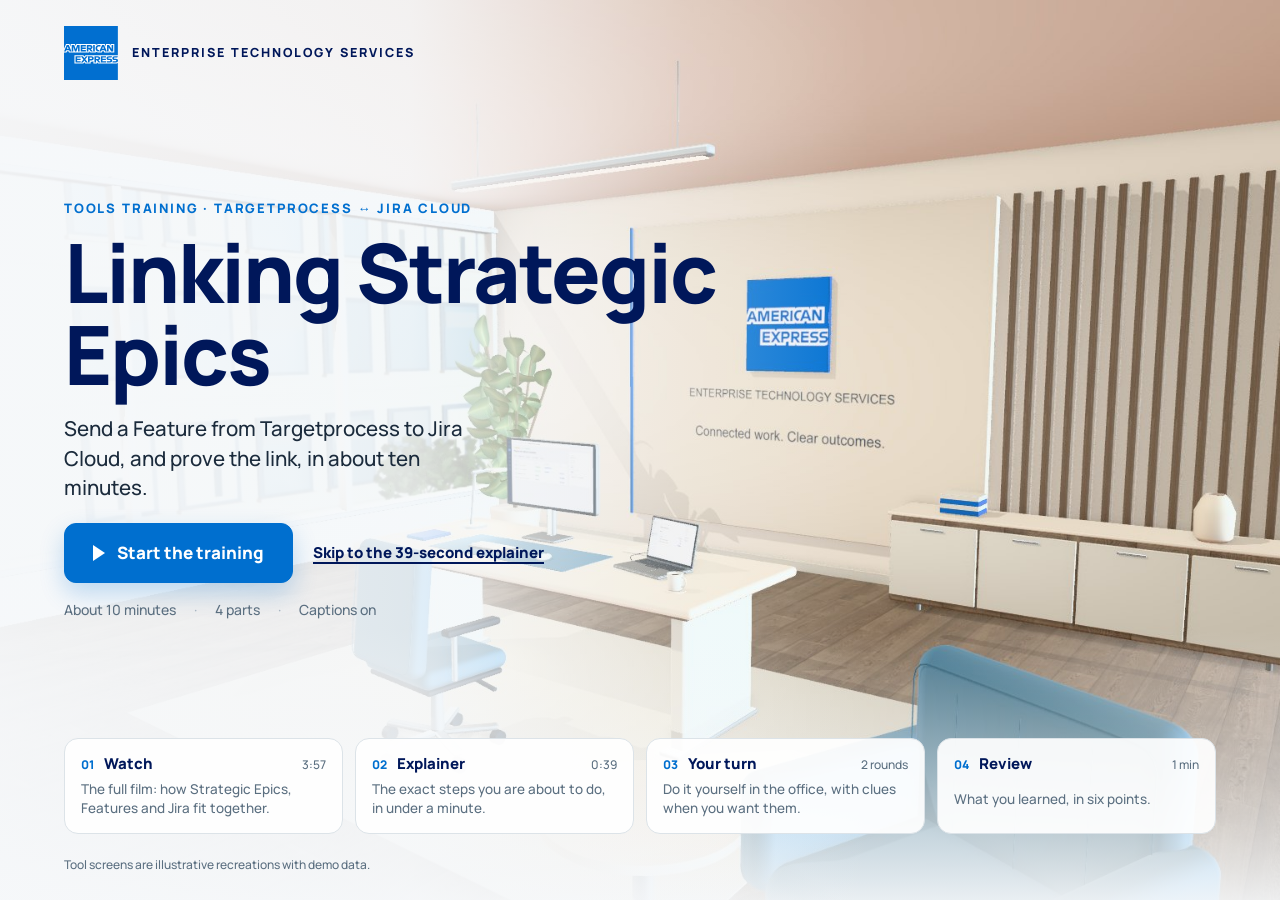
==== assets/alternatives/amex-enterprise/activity/index.html @ 35ebd2fa "Your turn activity preview Co-Authored-By: Claude Opus 5.5 <noreply@anthropic.com>" ====
<!DOCTYPE html>
<html lang="en">
<head>
<meta charset="utf-8">
<meta name="viewport" content="width=device-width, initial-scale=1">
<meta name="robots" content="noindex, nofollow">
<link rel="icon" href="data:,">
<title>Your turn: push a Feature to Jira · Amex ETS tools training</title>
<!-- The "Your turn" activity. Words: steps.js · look: activity.css · behaviour: activity.js -->
<!-- the look lives in activity.css; loaded this way so it works on any local server -->
<script>fetch('activity.css').then(r => r.text()).then(css => { const s = document.createElement('style'); s.textContent = css; document.head.append(s); });</script>
<script type="importmap">{"imports":{"three":"../../../../node_modules/three/build/three.module.js","three/addons/":"../../../../node_modules/three/examples/jsm/"}}</script>
</head>
<body>
<div id="view" aria-hidden="true"></div>

<header class="brand">
  <small>American Express · Enterprise Technology Services</small>
  <strong id="title">Your turn</strong>
</header>
<div id="status" class="status" role="status"><span id="status-text">Loading the office…</span>
  <span id="status-actions" class="row" hidden><button id="retry" class="primary">Try again</button><button id="back-to-start">Back to the start</button></span>
</div>

<!-- the half-screen panel: questions, feedback, clues -->
<aside id="panel" class="panel" aria-label="Activity">
  <div class="panel-top">
    <span id="step-label" class="step-label">Your turn</span>
    <div id="progress" class="progress" aria-hidden="true"></div>
    <button id="sheet-toggle" class="sheet-toggle" aria-expanded="true" aria-controls="panel">Show the screen</button>
  </div>

  <section id="intro" class="intro">
    <h1>Push a Feature to Jira</h1>
    <p id="intro-text"></p>
    <ul class="how">
      <li><b>Choose</b> an answer and watch it happen on the screens.</li>
      <li><b>Clue</b> gives a hint; press it again to see where to look.</li>
      <li><b>Walk me through</b> does it for you, step by step.</li>
      <li><b>Drag</b> to look around. Use Monitor and Laptop to switch screens.</li>
    </ul>
    <button id="begin" class="primary">Start</button>
  </section>

  <section class="step-body" hidden>
    <p id="round-banner" class="round-banner" hidden></p>
    <h2 id="question" class="question" tabindex="-1"></h2>
    <div id="choices" class="choices" role="group" aria-label="Answers"></div>
    <p id="clue-text" class="clue-text" hidden></p>
    <div id="feedback" class="feedback" hidden>
      <h3 id="feedback-title"></h3>
      <p id="feedback-text"></p>
      <div class="row">
        <button id="try-again" class="primary">Try again</button>
        <button id="continue" class="primary">Continue</button>
      </div>
    </div>
  </section>

  <section id="finish" class="finish" hidden>
    <h2 id="finish-title">Nicely done</h2>
    <p id="finish-text"></p>
    <p id="score" class="score"></p>
    <div class="row">
      <button id="restart" class="primary">Try it again</button>
      <button id="rewatch">Watch the walkthrough</button>
    </div>
  </section>

  <!-- the review: what has been learned -->
  <section id="review" class="review" hidden>
    <h2 id="review-title">What you learned</h2>
    <ol id="review-points" class="review-points"></ol>
    <div class="row">
      <button id="review-film">Watch the full film again</button>
      <button id="review-explainer">Replay the explainer</button>
      <button id="review-again" class="primary">Try the activity again</button>
    </div>
  </section>

  <div class="panel-tools step-body" hidden>
    <button id="clue" title="Clue (C)">Clue</button>
    <button id="walk">Walk me through</button>
  </div>
</aside>

<!-- what is happening while an answer plays out -->
<p id="watching" class="watching" hidden></p>

<!-- camera -->
<nav class="views" aria-label="Views">
  <button id="go-monitor" aria-pressed="true">Monitor</button>
  <button id="go-laptop" aria-pressed="false">Laptop</button>
  <button id="go-room">Room</button>
  <span class="drag-hint">Drag to look around</span>
</nav>

<!-- THE JOURNEY: film (landing) → explainer → your turn → review. The office loads behind it. -->
<section id="journey" class="journey" aria-label="Training">
  <ol id="stages" class="stages"></ol>
  <!-- the cover: a website-style hero (words in steps.js › JOURNEY.landing) -->
  <div id="landing" class="landing">
    <img id="hero-image" class="hero-image" alt="">
    <header class="hero-nav">
      <img src="../../../logos/amex-bluebox-official.svg" alt="American Express" class="hero-logo">
      <span id="hero-brand" class="hero-brand"></span>
    </header>
    <div class="hero-copy">
      <p id="landing-eyebrow" class="eyebrow"></p>
      <h1 id="landing-title"></h1>
      <p id="landing-text" class="lede"></p>
      <div class="row hero-actions">
        <button id="start-film" class="primary hero-cta"><span class="play" aria-hidden="true"></span>Start the training</button>
        <button id="skip-to-explainer" class="hero-secondary">Skip to the 39-second explainer</button>
      </div>
      <ul id="hero-meta" class="hero-meta" aria-label="About this training"></ul>
    </div>
    <ol id="hero-parts" class="hero-parts" aria-label="The four parts"></ol>
    <p id="hero-footnote" class="hero-footnote"></p>
  </div>
  <div id="player" class="player" hidden>
    <p id="player-note" class="player-note"></p>
    <video id="journey-video" controls playsinline crossorigin="anonymous"></video>
    <div class="row player-row">
      <button id="journey-skip"></button>
    </div>
  </div>
</section>

<div id="announce" class="sr-only" aria-live="polite"></div>
<script type="module" src="activity.js"></script>
</body>
</html>
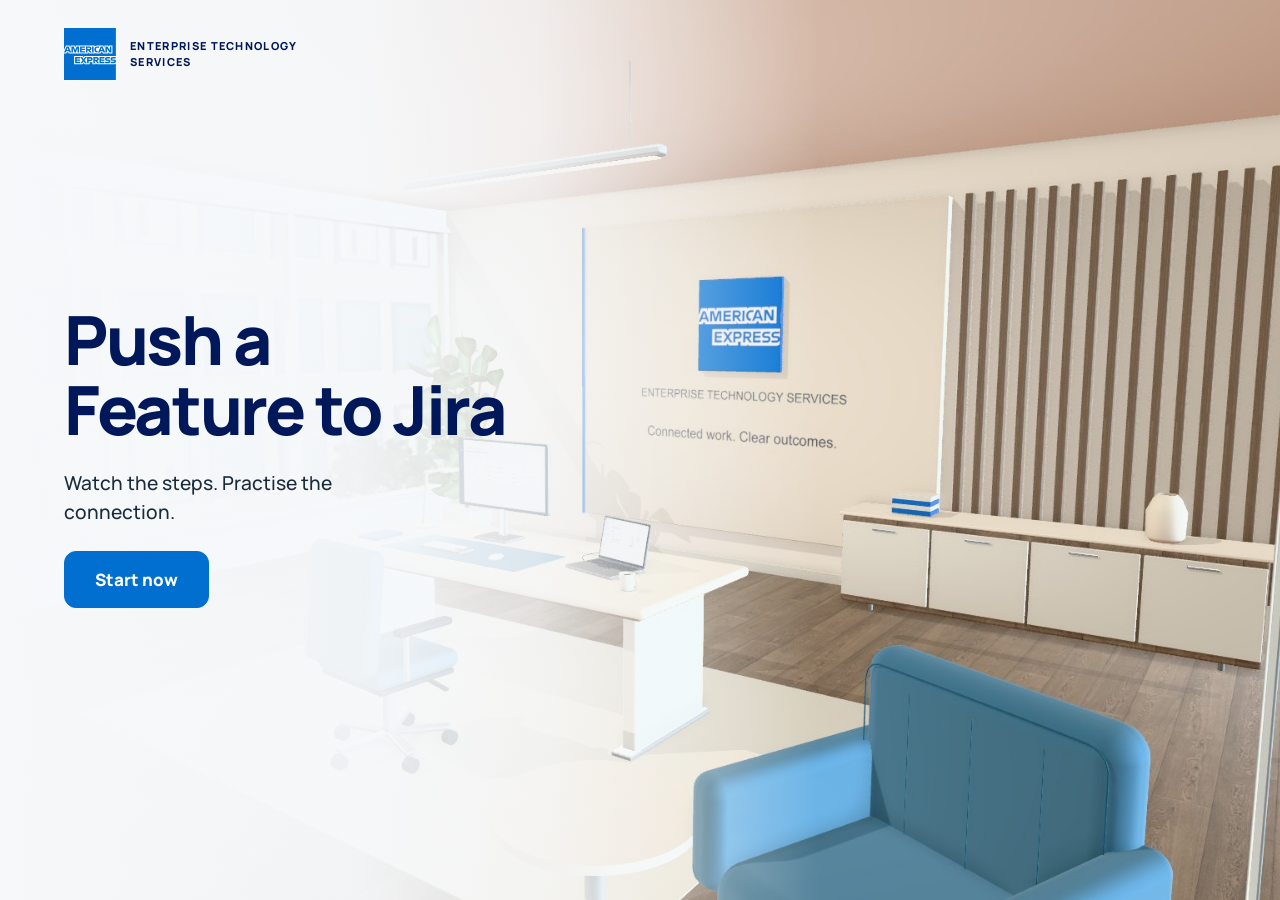
==== commit 2369b5ba: "Streamlined learner flow with integrated office and recovery" ====
--- a/assets/alternatives/amex-enterprise/activity/index.html
+++ b/assets/alternatives/amex-enterprise/activity/index.html
@@ -1,133 +1,166 @@
-<!DOCTYPE html>
-<html lang="en">
-<head>
-<meta charset="utf-8">
-<meta name="viewport" content="width=device-width, initial-scale=1">
-<meta name="robots" content="noindex, nofollow">
-<link rel="icon" href="data:,">
-<title>Your turn: push a Feature to Jira · Amex ETS tools training</title>
-<!-- The "Your turn" activity. Words: steps.js · look: activity.css · behaviour: activity.js -->
-<!-- the look lives in activity.css; loaded this way so it works on any local server -->
-<script>fetch('activity.css').then(r => r.text()).then(css => { const s = document.createElement('style'); s.textContent = css; document.head.append(s); });</script>
-<script type="importmap">{"imports":{"three":"../../../../node_modules/three/build/three.module.js","three/addons/":"../../../../node_modules/three/examples/jsm/"}}</script>
-</head>
-<body>
-<div id="view" aria-hidden="true"></div>
-
-<header class="brand">
-  <small>American Express · Enterprise Technology Services</small>
-  <strong id="title">Your turn</strong>
-</header>
-<div id="status" class="status" role="status"><span id="status-text">Loading the office…</span>
-  <span id="status-actions" class="row" hidden><button id="retry" class="primary">Try again</button><button id="back-to-start">Back to the start</button></span>
-</div>
-
-<!-- the half-screen panel: questions, feedback, clues -->
-<aside id="panel" class="panel" aria-label="Activity">
-  <div class="panel-top">
-    <span id="step-label" class="step-label">Your turn</span>
-    <div id="progress" class="progress" aria-hidden="true"></div>
-    <button id="sheet-toggle" class="sheet-toggle" aria-expanded="true" aria-controls="panel">Show the screen</button>
-  </div>
-
-  <section id="intro" class="intro">
-    <h1>Push a Feature to Jira</h1>
-    <p id="intro-text"></p>
-    <ul class="how">
-      <li><b>Choose</b> an answer and watch it happen on the screens.</li>
-      <li><b>Clue</b> gives a hint; press it again to see where to look.</li>
-      <li><b>Walk me through</b> does it for you, step by step.</li>
-      <li><b>Drag</b> to look around. Use Monitor and Laptop to switch screens.</li>
-    </ul>
-    <button id="begin" class="primary">Start</button>
-  </section>
-
-  <section class="step-body" hidden>
-    <p id="round-banner" class="round-banner" hidden></p>
-    <h2 id="question" class="question" tabindex="-1"></h2>
-    <div id="choices" class="choices" role="group" aria-label="Answers"></div>
-    <p id="clue-text" class="clue-text" hidden></p>
-    <div id="feedback" class="feedback" hidden>
-      <h3 id="feedback-title"></h3>
-      <p id="feedback-text"></p>
-      <div class="row">
-        <button id="try-again" class="primary">Try again</button>
-        <button id="continue" class="primary">Continue</button>
-      </div>
-    </div>
-  </section>
-
-  <section id="finish" class="finish" hidden>
-    <h2 id="finish-title">Nicely done</h2>
-    <p id="finish-text"></p>
-    <p id="score" class="score"></p>
-    <div class="row">
-      <button id="restart" class="primary">Try it again</button>
-      <button id="rewatch">Watch the walkthrough</button>
-    </div>
-  </section>
-
-  <!-- the review: what has been learned -->
-  <section id="review" class="review" hidden>
-    <h2 id="review-title">What you learned</h2>
-    <ol id="review-points" class="review-points"></ol>
-    <div class="row">
-      <button id="review-film">Watch the full film again</button>
-      <button id="review-explainer">Replay the explainer</button>
-      <button id="review-again" class="primary">Try the activity again</button>
-    </div>
-  </section>
-
-  <div class="panel-tools step-body" hidden>
-    <button id="clue" title="Clue (C)">Clue</button>
-    <button id="walk">Walk me through</button>
-  </div>
-</aside>
-
-<!-- what is happening while an answer plays out -->
-<p id="watching" class="watching" hidden></p>
-
-<!-- camera -->
-<nav class="views" aria-label="Views">
-  <button id="go-monitor" aria-pressed="true">Monitor</button>
-  <button id="go-laptop" aria-pressed="false">Laptop</button>
-  <button id="go-room">Room</button>
-  <span class="drag-hint">Drag to look around</span>
-</nav>
-
-<!-- THE JOURNEY: film (landing) → explainer → your turn → review. The office loads behind it. -->
-<section id="journey" class="journey" aria-label="Training">
-  <ol id="stages" class="stages"></ol>
-  <!-- the cover: a website-style hero (words in steps.js › JOURNEY.landing) -->
-  <div id="landing" class="landing">
-    <img id="hero-image" class="hero-image" alt="">
-    <header class="hero-nav">
-      <img src="../../../logos/amex-bluebox-official.svg" alt="American Express" class="hero-logo">
-      <span id="hero-brand" class="hero-brand"></span>
-    </header>
-    <div class="hero-copy">
-      <p id="landing-eyebrow" class="eyebrow"></p>
-      <h1 id="landing-title"></h1>
-      <p id="landing-text" class="lede"></p>
-      <div class="row hero-actions">
-        <button id="start-film" class="primary hero-cta"><span class="play" aria-hidden="true"></span>Start the training</button>
-        <button id="skip-to-explainer" class="hero-secondary">Skip to the 39-second explainer</button>
-      </div>
-      <ul id="hero-meta" class="hero-meta" aria-label="About this training"></ul>
-    </div>
-    <ol id="hero-parts" class="hero-parts" aria-label="The four parts"></ol>
-    <p id="hero-footnote" class="hero-footnote"></p>
-  </div>
-  <div id="player" class="player" hidden>
-    <p id="player-note" class="player-note"></p>
-    <video id="journey-video" controls playsinline crossorigin="anonymous"></video>
-    <div class="row player-row">
-      <button id="journey-skip"></button>
-    </div>
-  </div>
-</section>
-
-<div id="announce" class="sr-only" aria-live="polite"></div>
-<script type="module" src="activity.js"></script>
-</body>
-</html>
+<!DOCTYPE html>
+<html lang="en">
+<head>
+<meta charset="utf-8">
+<meta name="viewport" content="width=device-width, initial-scale=1, viewport-fit=cover">
+<meta name="robots" content="noindex, nofollow">
+<link rel="icon" href="data:,">
+<title>Your turn: push a Feature to Jira · Amex ETS tools training</title>
+<!-- The "Your turn" activity. Words: steps.js · look: activity.css · behaviour: activity.js -->
+<!-- the look lives in activity.css; loaded this way so it works on any local server -->
+<script>fetch('activity.css').then(r => r.text()).then(css => { const s = document.createElement('style'); s.textContent = css; document.head.append(s); });</script>
+<script type="importmap">{"imports":{"three":"../../../../node_modules/three/build/three.module.js","three/addons/":"../../../../node_modules/three/examples/jsm/"}}</script>
+</head>
+<body>
+<div id="view" aria-hidden="true"></div>
+
+<header class="brand">
+  <small>American Express · Enterprise Technology Services</small>
+  <strong id="title">Your turn</strong>
+</header>
+<div id="status" class="status" role="status"><span id="status-text">Loading the office…</span>
+  <span id="status-actions" class="row" hidden><button id="retry" class="primary">Try again</button><button id="back-to-start">Back to the start</button></span>
+</div>
+
+<!-- the half-screen panel: questions, feedback, clues -->
+<aside id="panel" class="panel" aria-label="Activity">
+  <div class="panel-top">
+    <span id="step-label" class="step-label">Your turn</span>
+    <div id="progress" class="progress" aria-hidden="true"></div>
+    <button id="sheet-toggle" class="sheet-toggle" aria-expanded="true" aria-controls="panel">Show the screen</button>
+  </div>
+
+  <section id="intro" class="intro">
+    <h1>Push a Feature to Jira</h1>
+    <p id="intro-text"></p>
+    <ul class="how">
+      <li><b>Choose</b> an answer and watch it happen on the screens.</li>
+      <li><b>Clue</b> gives a hint; press it again to see where to look.</li>
+      <li><b>Walk me through</b> does it for you, step by step.</li>
+      <li><b>Drag</b> to look around. Use Monitor and Laptop to switch screens.</li>
+    </ul>
+    <button id="begin" class="primary">Start</button>
+  </section>
+
+  <section class="step-body" hidden>
+    <p id="round-banner" class="round-banner" hidden></p>
+    <h2 id="question" class="question" tabindex="-1"></h2>
+    <div id="choices" class="choices" role="group" aria-label="Answers"></div>
+    <p id="clue-text" class="clue-text" hidden></p>
+    <div id="feedback" class="feedback" hidden>
+      <h3 id="feedback-title"></h3>
+      <p id="feedback-text"></p>
+      <div class="row">
+        <button id="try-again" class="primary">Try again</button>
+        <button id="continue" class="primary">Continue</button>
+      </div>
+    </div>
+  </section>
+
+  <section id="finish" class="finish" hidden>
+    <h2 id="finish-title">Nicely done</h2>
+    <p id="finish-text"></p>
+    <p id="score" class="score"></p>
+    <div class="row">
+      <button id="restart" class="primary">Try it again</button>
+      <button id="rewatch">Watch the walkthrough</button>
+    </div>
+  </section>
+
+  <!-- the review: what has been learned -->
+  <section id="review" class="review" hidden>
+    <h2 id="review-title" tabindex="-1">What you learned</h2>
+    <p id="review-note" hidden></p>
+    <ol id="review-points" class="review-points"></ol>
+    <details class="resource-list"><summary>Resources</summary>
+      <div class="resource-actions">
+        <button id="review-film">Full walkthrough · 3:57</button>
+        <small>Draft resource — further revision needed</small>
+        <button id="review-explainer">Focused explainer · 0:39</button>
+        <a href="notices/ASSET-NOTICES.txt" target="_blank" rel="noopener">Asset credits</a>
+      </div>
+    </details>
+    <div class="row">
+      <button id="complete-training" class="primary">Finish training</button>
+      <button id="review-again">Try the activity again</button>
+    </div>
+  </section>
+
+  <div class="panel-tools step-body" hidden>
+    <button id="clue" title="Clue (C)">Clue</button>
+    <button id="walk">Walk me through</button>
+    <button id="practice-options">Options</button>
+  </div>
+</aside>
+
+<!-- what is happening while an answer plays out -->
+<p id="watching" class="watching" hidden></p>
+
+<!-- camera -->
+<nav class="views" aria-label="Views">
+  <button id="go-monitor" aria-pressed="true">Monitor</button>
+  <button id="go-laptop" aria-pressed="false">Laptop</button>
+  <button id="go-room">Room</button>
+  <button id="inspect-screen">Inspect</button>
+  <span class="drag-hint">Drag to look around</span>
+</nav>
+
+<!-- THE JOURNEY: film (landing) → explainer → your turn → review. The office loads behind it. -->
+<section id="journey" class="journey" aria-label="Training">
+  <ol id="stages" class="stages" aria-label="Training progress"></ol>
+  <!-- the cover: a website-style hero (words in steps.js › JOURNEY.landing) -->
+  <div id="landing" class="landing">
+    <img id="hero-image" class="hero-image" alt="">
+    <header class="hero-nav">
+      <img src="../../../logos/amex-bluebox-official.svg" alt="American Express" class="hero-logo">
+      <span id="hero-brand" class="hero-brand"></span>
+    </header>
+    <div class="hero-copy">
+      <h1 id="landing-title"></h1>
+      <p id="landing-text" class="lede"></p>
+      <div class="row hero-actions">
+        <button id="start-film" class="primary hero-cta">Start now</button>
+      </div>
+    </div>
+  </div>
+  <section id="practice-entry" class="practice-entry" hidden aria-labelledby="entry-title">
+    <p class="eyebrow">Your turn</p>
+    <h1 id="entry-title" tabindex="-1">Put the link into practice.</h1>
+    <p>Push a Feature to Jira, then try linking one that already exists.</p>
+    <button id="enter-practice" class="primary">Jump into practice</button>
+    <details class="learning-options"><summary>See how it works first</summary>
+      <div class="resource-actions">
+        <button id="entry-walkthrough">Walk me through</button>
+        <button id="entry-explainer">Watch the short explainer · 0:39</button>
+      </div>
+    </details>
+    <details class="entry-resources"><summary>Resources</summary>
+      <div class="resource-actions"><button id="entry-film">Full walkthrough · 3:57</button><small>Draft resource — further revision needed</small></div>
+    </details>
+  </section>
+  <section id="completion" class="completion" hidden aria-labelledby="completion-title">
+    <p class="eyebrow">Training complete</p>
+    <h1 id="completion-title" tabindex="-1">Thank you.</h1>
+    <p id="completion-text"></p>
+    <button id="back-to-conclusion">Back to conclusion &amp; resources</button>
+  </section>
+  <div id="player" class="player" hidden>
+    <p id="player-note" class="player-note"></p>
+    <video id="journey-video" controls playsinline preload="metadata" crossorigin="anonymous"></video>
+    <p id="video-error" role="alert" hidden>The video could not load. Check your connection, then retry or open it directly.</p>
+    <div id="video-recovery" class="row" hidden><button id="retry-video">Retry video</button><a id="video-direct" target="_blank" rel="noopener">Open video in a new tab</a></div>
+    <div class="row player-row">
+      <button id="journey-skip"></button>
+    </div>
+  </div>
+</section>
+
+<dialog id="screen-detail" class="screen-detail" aria-labelledby="detail-title">
+  <div class="detail-header"><h2 id="detail-title">Screen detail</h2><form method="dialog"><button>Close</button></form></div>
+  <p>Scroll to read the demonstration screen. Your practice stays in place.</p>
+  <div class="detail-scroll" tabindex="0" aria-label="Scrollable demonstration screen"><img id="detail-image" alt=""></div>
+</dialog>
+<div id="announce" class="sr-only" aria-live="polite"></div>
+<script type="module" src="activity.js"></script>
+</body>
+</html>
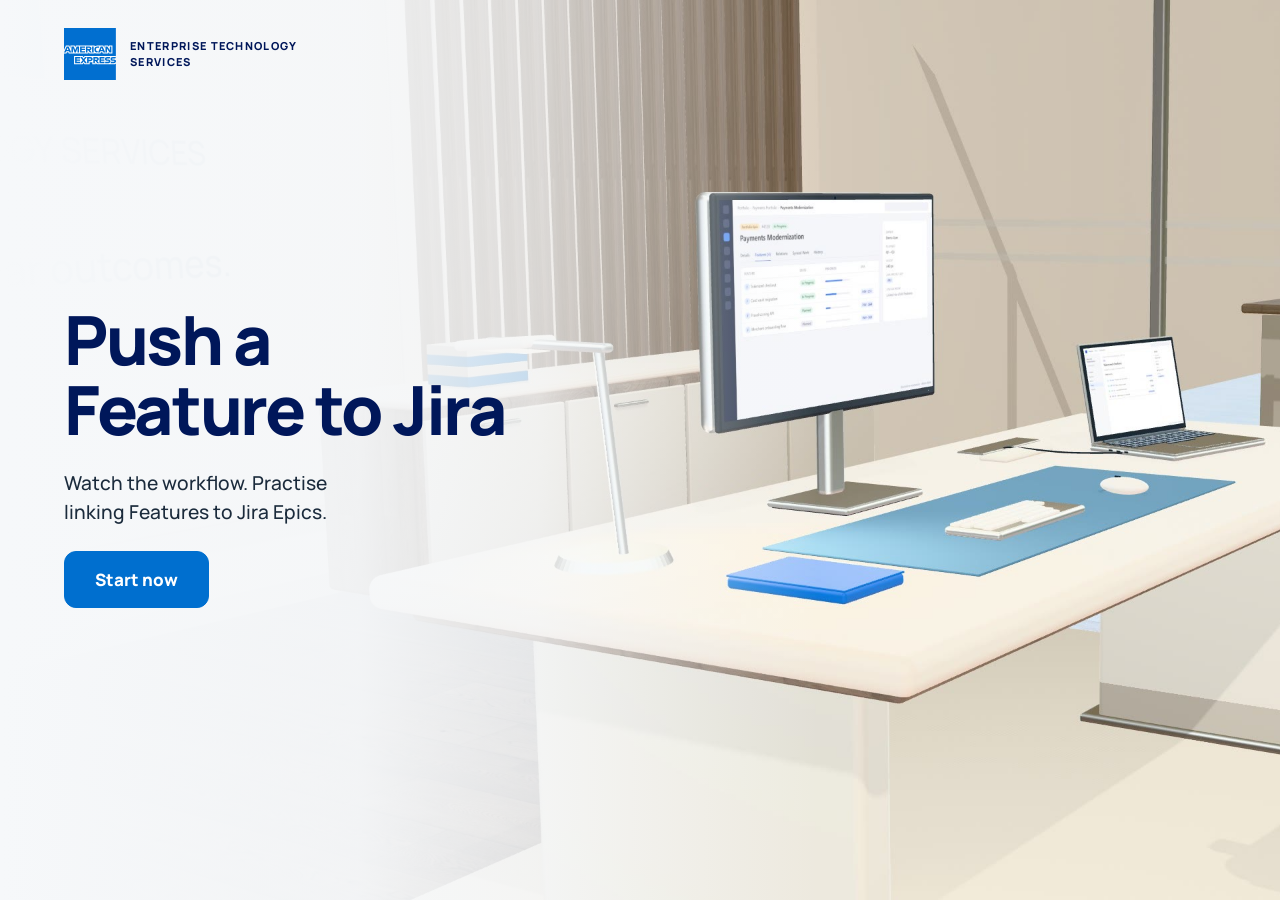
==== commit 97ba7a57: "Streamlined learner flow with integrated office and recovery" ====
--- a/assets/alternatives/amex-enterprise/activity/index.html
+++ b/assets/alternatives/amex-enterprise/activity/index.html
@@ -5,7 +5,7 @@
 <meta name="viewport" content="width=device-width, initial-scale=1, viewport-fit=cover">
 <meta name="robots" content="noindex, nofollow">
 <link rel="icon" href="data:,">
-<title>Your turn: push a Feature to Jira · Amex ETS tools training</title>
+<title>Linking Strategic Epics · Feature-to-Jira practice</title>
 <!-- The "Your turn" activity. Words: steps.js · look: activity.css · behaviour: activity.js -->
 <!-- the look lives in activity.css; loaded this way so it works on any local server -->
 <script>fetch('activity.css').then(r => r.text()).then(css => { const s = document.createElement('style'); s.textContent = css; document.head.append(s); });</script>
@@ -125,8 +125,8 @@
   </div>
   <section id="practice-entry" class="practice-entry" hidden aria-labelledby="entry-title">
     <p class="eyebrow">Your turn</p>
-    <h1 id="entry-title" tabindex="-1">Put the link into practice.</h1>
-    <p>Push a Feature to Jira, then try linking one that already exists.</p>
+    <h1 id="entry-title" tabindex="-1">Your turn to make the link.</h1>
+    <p>Practise both choices: Push as new, then Link to Existing.</p>
     <button id="enter-practice" class="primary">Jump into practice</button>
     <details class="learning-options"><summary>See how it works first</summary>
       <div class="resource-actions">
